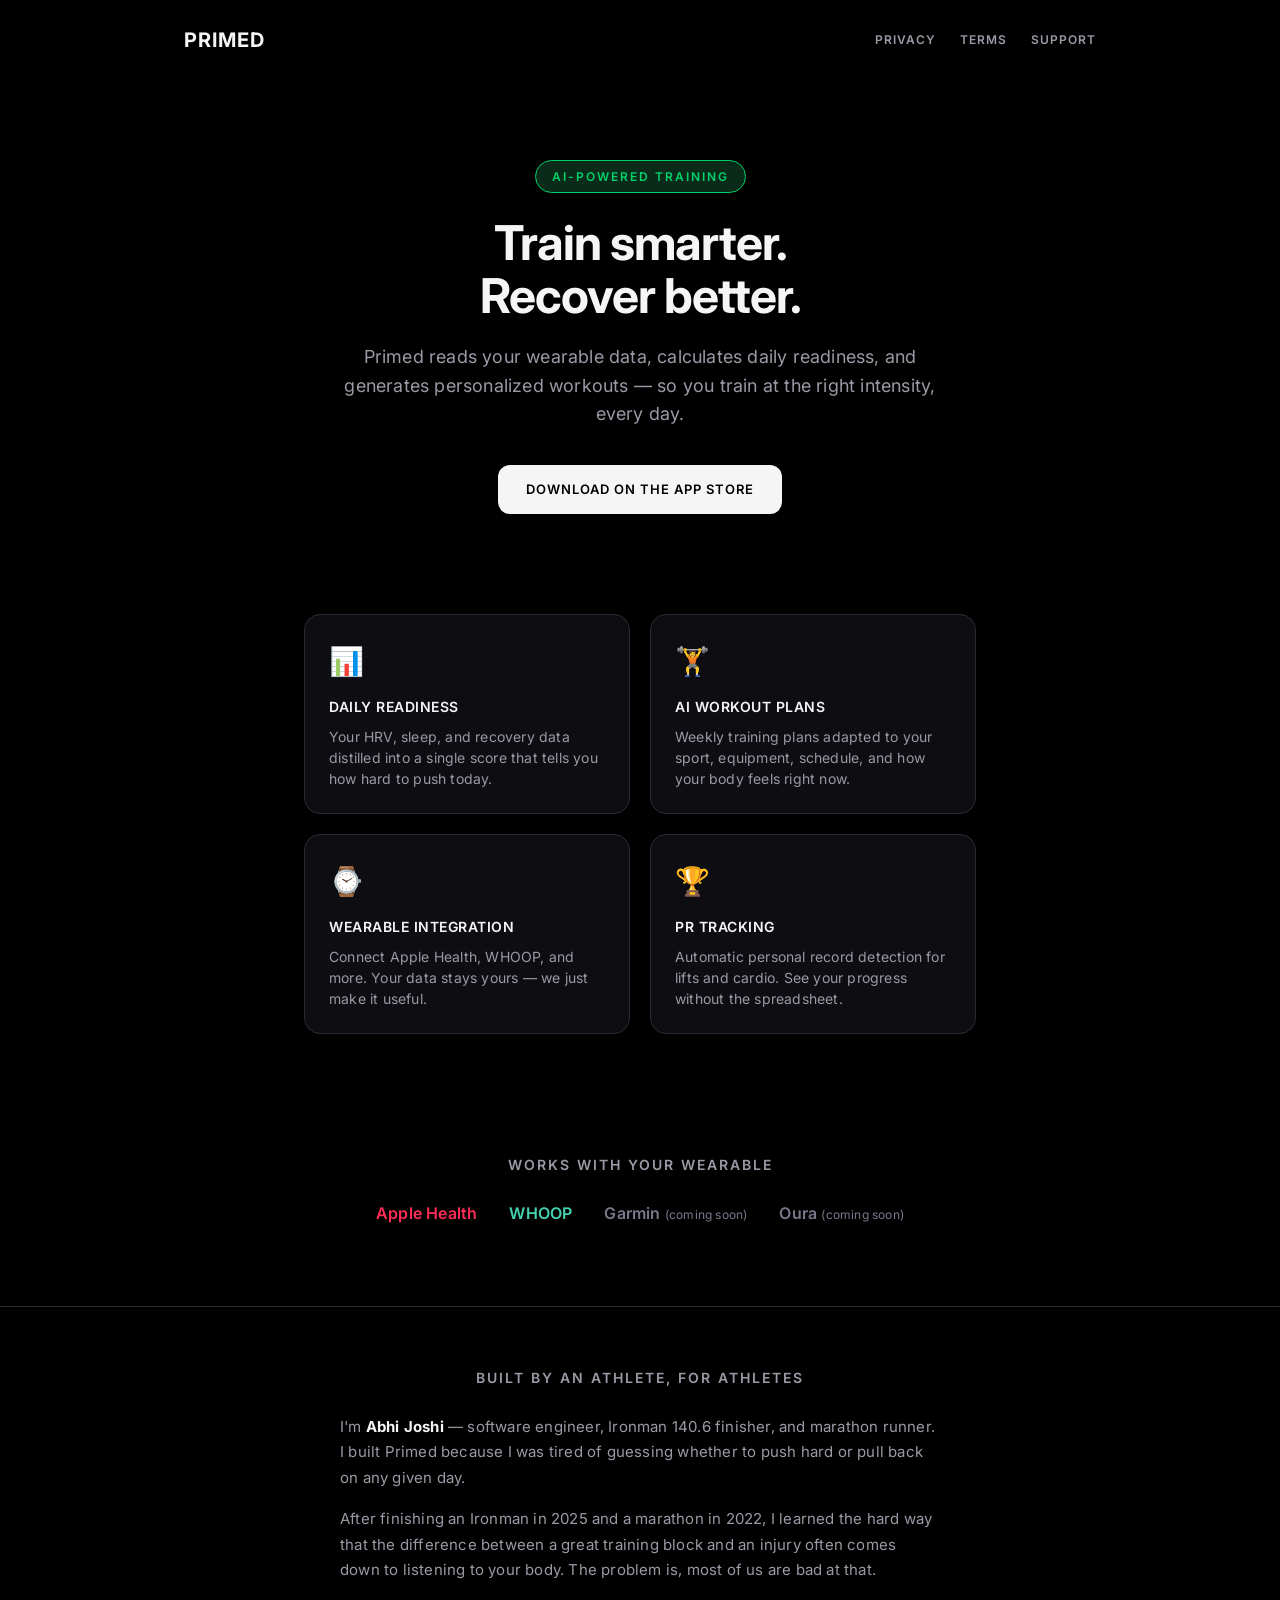
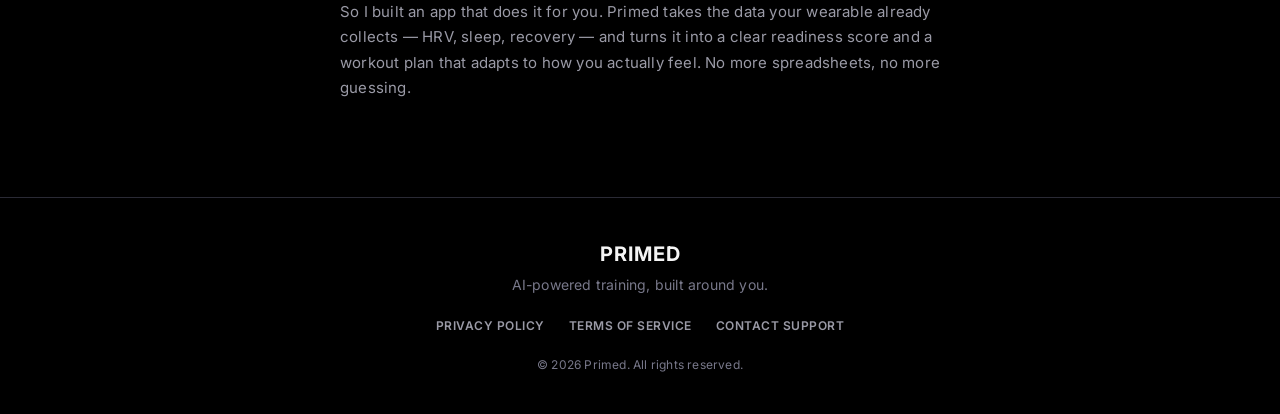
==== index.html @ 781d5c78 "Primed website" ====
<!DOCTYPE html>
<html lang="en">
<head>
  <meta charset="UTF-8">
  <meta name="viewport" content="width=device-width, initial-scale=1.0">
  <title>Primed</title>
  <meta name="description" content="Primed uses your wearable data to calculate daily readiness and generate personalized workout plans with AI.">
  <link rel="stylesheet" href="style.css">
  <link rel="icon" type="image/png" sizes="32x32" href="favicon-32x32.png">
  <link rel="icon" type="image/png" sizes="16x16" href="favicon-16x16.png">
  <link rel="apple-touch-icon" sizes="180x180" href="apple-touch-icon.png">
</head>
<body>
  <header>
    <nav>
      <a href="/" class="logo">Primed</a>
      <div class="nav-links">
        <a href="/privacy.html">Privacy</a>
        <a href="/terms.html">Terms</a>
        <a href="mailto:support@primedapp.info">Support</a>
      </div>
    </nav>
  </header>

  <main>
    <section class="hero">
      <div class="hero-badge">AI-Powered Training</div>
      <h1>Train smarter.<br>Recover better.</h1>
      <p class="hero-sub">Primed reads your wearable data, calculates daily readiness, and generates personalized workouts — so you train at the right intensity, every day.</p>
      <div class="cta-row">
        <a href="#" class="btn btn-primary">Download on the App Store</a>
      </div>
    </section>

    <section class="features">
      <div class="feature">
        <div class="feature-icon">📊</div>
        <h3>Daily Readiness</h3>
        <p>Your HRV, sleep, and recovery data distilled into a single score that tells you how hard to push today.</p>
      </div>
      <div class="feature">
        <div class="feature-icon">🏋️</div>
        <h3>AI Workout Plans</h3>
        <p>Weekly training plans adapted to your sport, equipment, schedule, and how your body feels right now.</p>
      </div>
      <div class="feature">
        <div class="feature-icon">⌚</div>
        <h3>Wearable Integration</h3>
        <p>Connect Apple Health, WHOOP, and more. Your data stays yours — we just make it useful.</p>
      </div>
      <div class="feature">
        <div class="feature-icon">🏆</div>
        <h3>PR Tracking</h3>
        <p>Automatic personal record detection for lifts and cardio. See your progress without the spreadsheet.</p>
      </div>
    </section>

    <section class="integrations">
      <h2>Works with your wearable</h2>
      <div class="integration-logos">
        <span class="integration" style="color: #FF2D55">Apple Health</span>
        <span class="integration" style="color: #44D2B0">WHOOP</span>
        <span class="coming-soon">Garmin <small>(coming soon)</small></span>
        <span class="coming-soon">Oura <small>(coming soon)</small></span>
      </div>
    </section>

    <section class="about">
      <div class="about-content">
        <h2>Built by an athlete, for athletes</h2>
        <div class="about-body">
          <div class="about-text">
            <p>I'm <strong>Abhi Joshi</strong> — software engineer, Ironman 140.6 finisher, and marathon runner. I built Primed because I was tired of guessing whether to push hard or pull back on any given day.</p>
            <p>After finishing an Ironman in 2025 and a marathon in 2022, I learned the hard way that the difference between a great training block and an injury often comes down to listening to your body. The problem is, most of us are bad at that.</p>
            <p>So I built an app that does it for you. Primed takes the data your wearable already collects — HRV, sleep, recovery — and turns it into a clear readiness score and a workout plan that adapts to how you actually feel. No more spreadsheets, no more guessing.</p>
          </div>
        </div>
      </div>
    </section>
  </main>

  <footer>
    <div class="footer-content">
      <div class="footer-brand">
        <span class="logo">Primed</span>
        <p class="footer-tagline">AI-powered training, built around you.</p>
      </div>
      <div class="footer-links">
        <a href="/privacy.html">Privacy Policy</a>
        <a href="/terms.html">Terms of Service</a>
        <a href="mailto:support@primedapp.info">Contact Support</a>
      </div>
      <p class="copyright">&copy; 2026 Primed. All rights reserved.</p>
    </div>
  </footer>
</body>
</html>
---- style.css ----
@import url('https://fonts.googleapis.com/css2?family=Inter:wght@400;600;700&display=swap');

* {
  margin: 0;
  padding: 0;
  box-sizing: border-box;
}

:root {
  --bg: #000000;
  --surface: #0D0D12;
  --surface-light: #1A1A22;
  --border: #2A2A35;
  --text: #F5F5F5;
  --text-secondary: #9A9AA6;
  --text-muted: #78788A;
  --green: #00D26A;
  --green-dim: #0A2A1A;
  --accent: #3B82F6;
  --accent-dim: #1a1a2e;
  --radius-sm: 8px;
  --radius-md: 12px;
  --radius-lg: 16px;
  --radius-xl: 20px;
}

html {
  scroll-behavior: smooth;
}

body {
  font-family: 'Inter', -apple-system, BlinkMacSystemFont, sans-serif;
  background: var(--bg);
  color: var(--text);
  line-height: 1.6;
  letter-spacing: 0.2px;
  -webkit-font-smoothing: antialiased;
}

/* Nav */
nav {
  display: flex;
  justify-content: space-between;
  align-items: center;
  max-width: 960px;
  margin: 0 auto;
  padding: 24px 24px;
}

.logo {
  font-size: 20px;
  font-weight: 700;
  color: var(--text);
  text-decoration: none;
  letter-spacing: 1px;
  text-transform: uppercase;
}

.nav-links {
  display: flex;
  gap: 24px;
}

.nav-links a {
  color: var(--text-secondary);
  text-decoration: none;
  font-size: 12px;
  font-weight: 600;
  letter-spacing: 1px;
  text-transform: uppercase;
  transition: color 0.2s;
}

.nav-links a:hover {
  color: var(--text);
}

/* Hero */
.hero {
  text-align: center;
  padding: 80px 24px 60px;
  max-width: 640px;
  margin: 0 auto;
}

.hero-badge {
  display: inline-block;
  padding: 6px 16px;
  background: var(--green-dim);
  border: 1px solid var(--green);
  border-radius: 999px;
  font-size: 12px;
  color: var(--green);
  letter-spacing: 2px;
  text-transform: uppercase;
  font-weight: 600;
  margin-bottom: 24px;
}

.hero h1 {
  font-size: 48px;
  font-weight: 700;
  line-height: 1.1;
  margin-bottom: 20px;
  letter-spacing: -1px;
}

.hero-sub {
  font-size: 18px;
  color: var(--text-secondary);
  line-height: 1.6;
  margin-bottom: 36px;
}

.cta-row {
  display: flex;
  justify-content: center;
  gap: 12px;
}

.btn {
  display: inline-block;
  padding: 14px 28px;
  border-radius: var(--radius-md);
  font-family: 'Inter', sans-serif;
  font-size: 13px;
  font-weight: 600;
  letter-spacing: 1px;
  text-transform: uppercase;
  text-decoration: none;
  transition: opacity 0.2s;
}

.btn:hover {
  opacity: 0.85;
}

.btn-primary {
  background: var(--text);
  color: var(--bg);
}

/* Features */
.features {
  display: grid;
  grid-template-columns: repeat(2, 1fr);
  gap: 20px;
  max-width: 720px;
  margin: 0 auto;
  padding: 40px 24px 80px;
}

.feature {
  background: var(--surface);
  border: 1px solid var(--border);
  border-radius: var(--radius-lg);
  padding: 24px;
}

.feature-icon {
  font-size: 28px;
  margin-bottom: 12px;
}

.feature h3 {
  font-size: 14px;
  font-weight: 600;
  margin-bottom: 8px;
  letter-spacing: 0.5px;
  text-transform: uppercase;
}

.feature p {
  font-size: 14px;
  color: var(--text-secondary);
  line-height: 1.5;
}

/* Integrations */
.integrations {
  text-align: center;
  padding: 40px 24px 80px;
}

.integrations h2 {
  font-size: 14px;
  font-weight: 600;
  margin-bottom: 24px;
  letter-spacing: 2px;
  text-transform: uppercase;
  color: var(--text-secondary);
}

.integration-logos {
  display: flex;
  justify-content: center;
  gap: 32px;
  flex-wrap: wrap;
}

.integration, .coming-soon {
  font-size: 16px;
  font-weight: 600;
}

.coming-soon {
  color: var(--text-muted);
}

.coming-soon small {
  font-weight: 400;
  font-size: 12px;
}

/* About */
.about {
  padding: 60px 24px 80px;
  border-top: 1px solid var(--border);
}

.about-content {
  max-width: 600px;
  margin: 0 auto;
}

.about h2 {
  font-size: 14px;
  font-weight: 600;
  letter-spacing: 2px;
  text-transform: uppercase;
  color: var(--text-secondary);
  margin-bottom: 24px;
  text-align: center;
}

.about-text p {
  color: var(--text-secondary);
  font-size: 15px;
  line-height: 1.7;
  margin-bottom: 16px;
}

.about-text strong {
  color: var(--text);
}

/* Footer */
footer {
  border-top: 1px solid var(--border);
  padding: 40px 24px;
}

.footer-content {
  max-width: 960px;
  margin: 0 auto;
  text-align: center;
}

.footer-brand {
  margin-bottom: 20px;
}

.footer-tagline {
  color: var(--text-muted);
  font-size: 14px;
  margin-top: 4px;
}

.footer-links {
  display: flex;
  justify-content: center;
  gap: 24px;
  margin-bottom: 20px;
}

.footer-links a {
  color: var(--text-secondary);
  text-decoration: none;
  font-size: 12px;
  font-weight: 600;
  letter-spacing: 0.5px;
  text-transform: uppercase;
  transition: color 0.2s;
}

.footer-links a:hover {
  color: var(--text);
}

.copyright {
  color: var(--text-muted);
  font-size: 12px;
}

/* Legal pages */
.legal {
  max-width: 720px;
  margin: 0 auto;
  padding: 40px 24px 80px;
}

.legal h1 {
  font-size: 32px;
  font-weight: 700;
  margin-bottom: 8px;
}

.legal .effective-date {
  color: var(--text-muted);
  font-size: 14px;
  margin-bottom: 36px;
}

.legal h2 {
  font-size: 20px;
  font-weight: 600;
  margin-top: 36px;
  margin-bottom: 12px;
}

.legal h3 {
  font-size: 16px;
  font-weight: 600;
  margin-top: 24px;
  margin-bottom: 8px;
}

.legal p, .legal li {
  color: var(--text-secondary);
  font-size: 15px;
  line-height: 1.7;
  margin-bottom: 12px;
}

.legal ul, .legal ol {
  padding-left: 24px;
  margin-bottom: 12px;
}

.legal li {
  margin-bottom: 6px;
}

.legal a {
  color: var(--accent);
  text-decoration: none;
}

.legal a:hover {
  text-decoration: underline;
}

/* Responsive */
@media (max-width: 600px) {
  .hero h1 {
    font-size: 32px;
  }

  .hero-sub {
    font-size: 16px;
  }

  .features {
    grid-template-columns: 1fr;
  }

  .integration-logos {
    flex-direction: column;
    gap: 16px;
  }
}
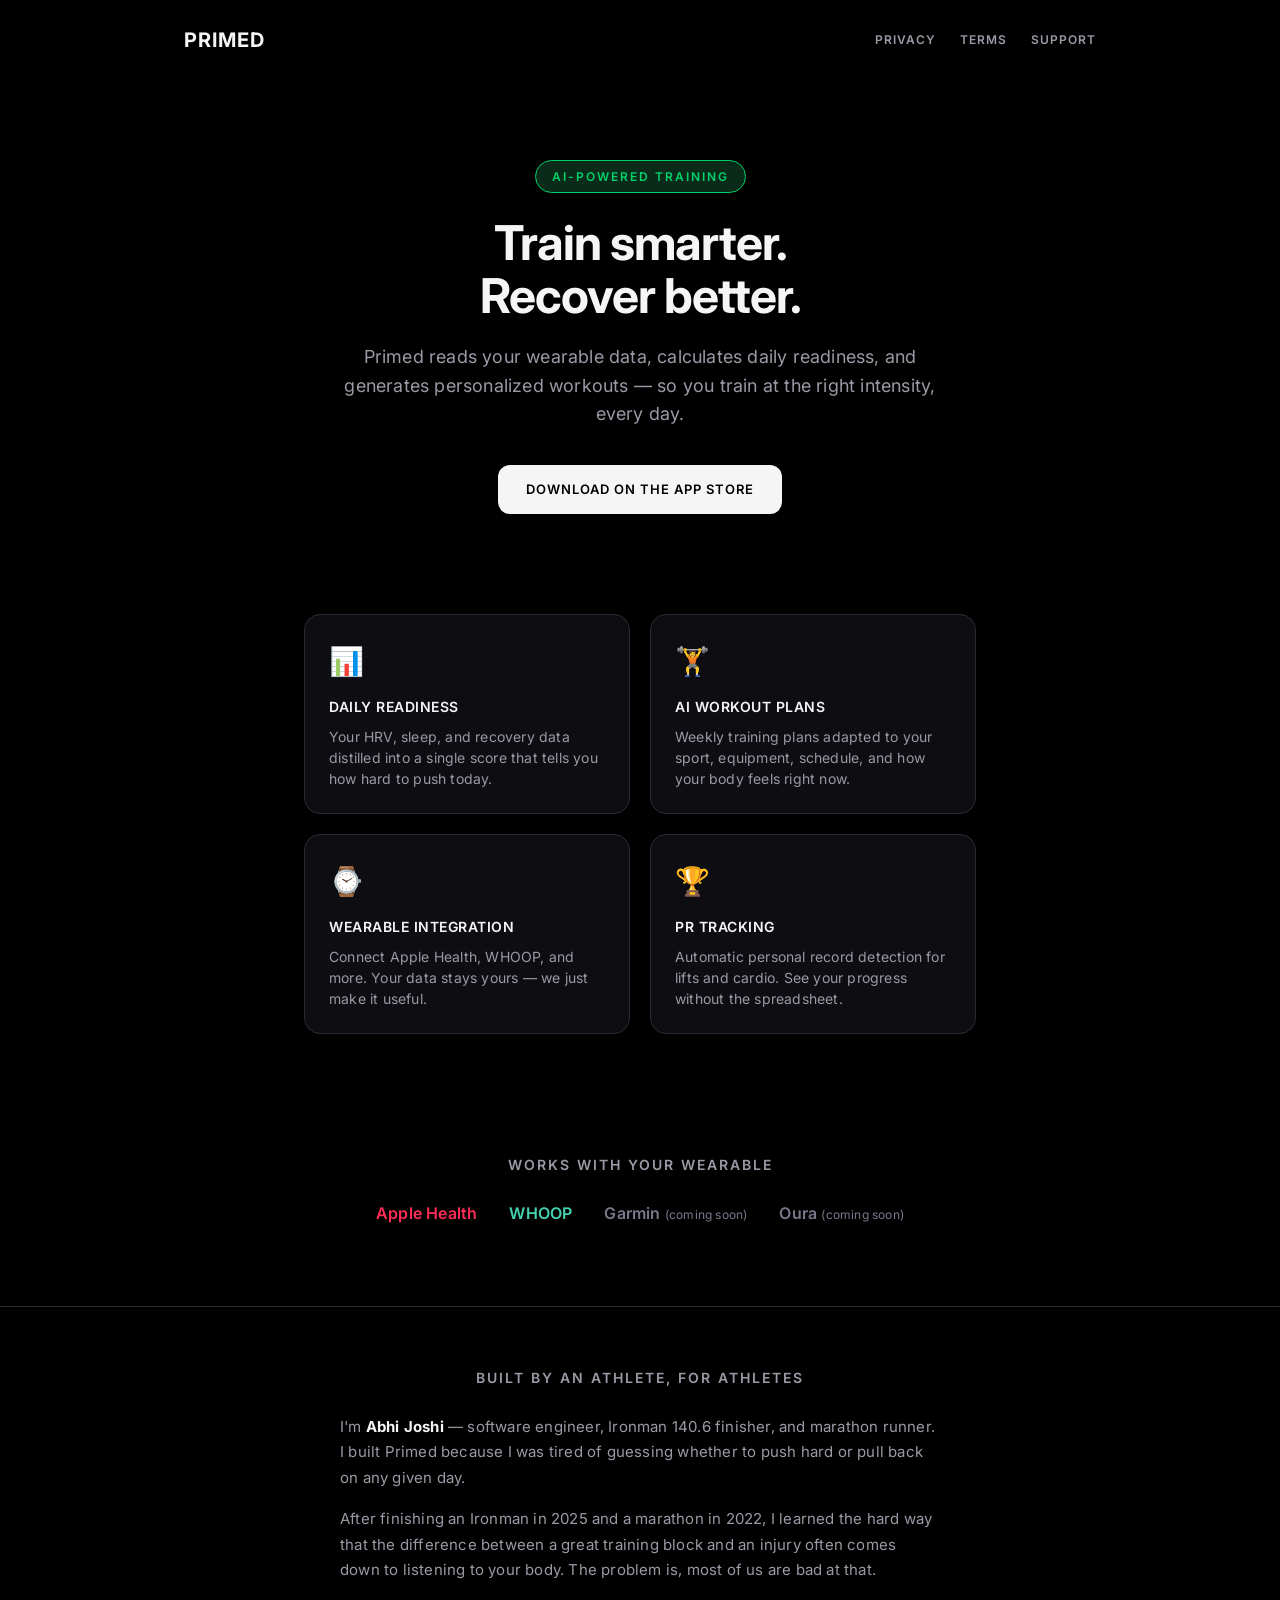
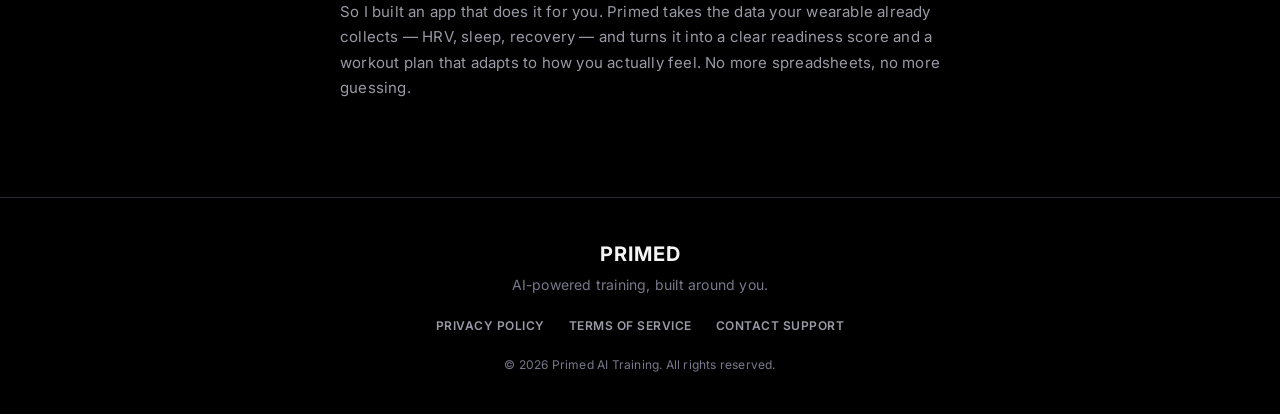
==== commit 9289daae: "Update legal name to Primed AI Training in privacy, terms, and footer" ====
--- a/index.html
+++ b/index.html
@@ -90,7 +90,7 @@
         <a href="/terms.html">Terms of Service</a>
         <a href="mailto:support@primedapp.info">Contact Support</a>
       </div>
-      <p class="copyright">&copy; 2026 Primed. All rights reserved.</p>
+      <p class="copyright">&copy; 2026 Primed AI Training. All rights reserved.</p>
     </div>
   </footer>
 </body>
